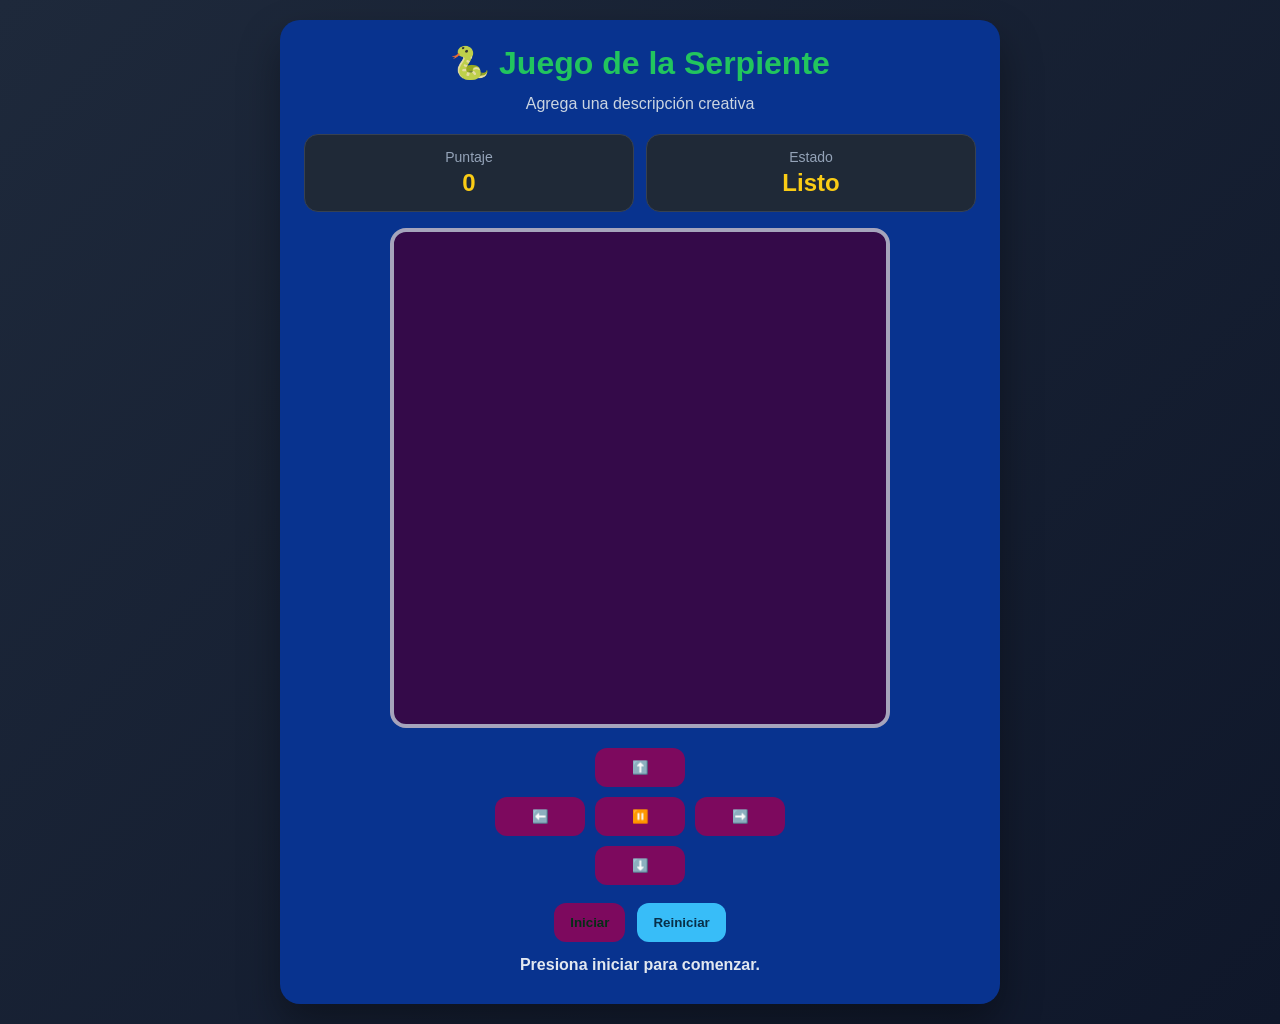
==== serpiente.html @ f2bee19d "Primera parte" ====
<!DOCTYPE html>
<html lang="es">
<head>
  <meta charset="UTF-8" />
  <meta name="viewport" content="width=device-width, initial-scale=1.0" />
  <title>Juego de la Serpiente - Taller</title>
   <link rel="stylesheet" href="serpiente.css">
</head>
<body>
  <main class="contenedor-juego">
    <h1>🐍 Juego de la Serpiente</h1>
    <p class="descripcion">
      Agrega una descripción creativa
    </p>

    <section class="panel-info">
      <div class="tarjeta-info">
        <span>Puntaje</span>
        <strong id="puntaje">0</strong>
      </div>
      <div class="tarjeta-info">
        <span>Estado</span>
        <strong id="estado">Listo</strong>
      </div>
    </section>

    <canvas id="canvasJuego" width="500" height="500"></canvas>

    <section class="controles">
      <button class="vacio">-</button>
      <button onclick="cambiarDireccion('arriba')">⬆️</button>
      <button class="vacio">-</button>

      <button onclick="cambiarDireccion('izquierda')">⬅️</button>
      <button onclick="pausarJuego()">⏸️</button>
      <button onclick="cambiarDireccion('derecha')">➡️</button>

      <button class="vacio">-</button>
      <button onclick="cambiarDireccion('abajo')">⬇️</button>
      <button class="vacio">-</button>
    </section>

    <section class="acciones">
      <button onclick="iniciarJuego()">Iniciar</button>
      <button class="secundario" onclick="reiniciarJuego()">Reiniciar</button>
    </section>

    <p id="mensaje" class="mensaje">Presiona iniciar para comenzar.</p>
  </main>

  <script src="serpiente.js"></script>
</body>
</html>
---- serpiente.css ----
* {
    box-sizing: border-box;
    margin: 0;
    padding: 0;
    font-family: Arial, Helvetica, sans-serif;
}

body {
    min-height: 100vh;
    background: linear-gradient(135deg, #1e293b, #0f172a);
    color: white;
    display: flex;
    justify-content: center;
    align-items: center;
    padding: 20px;
}

.contenedor-juego {
    width: 100%;
    max-width: 720px;
    background: #08338f;
    border-radius: 20px;
    padding: 24px;
    box-shadow: 0 20px 40px rgba(0, 0, 0, 0.35);
    text-align: center;
}

h1 {
    margin-bottom: 10px;
    font-size: 32px;
    color: #22c55e;
}

.descripcion {
    margin-bottom: 18px;
    color: #cbd5e1;
    line-height: 1.5;
}

.panel-info {
    display: flex;
    justify-content: space-between;
    gap: 12px;
    margin-bottom: 16px;
    flex-wrap: wrap;
}

.tarjeta-info {
    flex: 1;
    min-width: 150px;
    background: #1f2937;
    padding: 14px;
    border-radius: 14px;
    border: 1px solid #374151;
}

.tarjeta-info span {
    display: block;
    font-size: 14px;
    color: #94a3b8;
    margin-bottom: 4px;
}

.tarjeta-info strong {
    font-size: 24px;
    color: #facc15;
}

canvas {
    width: 100%;
    max-width: 500px;
    background: #3e023bd4;
    border: 4px solid #a5a4bc;
    border-radius: 16px;
    display: block;
    margin: 0 auto 20px auto;
}

.controles {
    display: grid;
    grid-template-columns: repeat(3, 90px);
    gap: 10px;
    justify-content: center;
    align-items: center;
    margin-bottom: 18px;
}

.controles button,
.acciones button {
    border: none;
    border-radius: 12px;
    padding: 12px 16px;
    background: #7d095e;
    color: #052e16;
    font-weight: bold;
    cursor: pointer;
    transition: 0.2s;
}

.controles button:hover,
.acciones button:hover {
    transform: scale(1.05);
    background: #86efac;
}

.vacio {
    visibility: hidden;
}

.acciones {
    display: flex;
    justify-content: center;
    gap: 12px;
    flex-wrap: wrap;
}

.acciones .secundario {
    background: #38bdf8;
    color: #082f49;
}

.mensaje {
    margin-top: 14px;
    color: #e2e8f0;
    min-height: 24px;
    font-weight: bold;
}

@media (max-width: 520px) {
    h1 {
        font-size: 24px;
    }

    .controles {
        grid-template-columns: repeat(3, 75px);
    }

    .controles button,
    .acciones button {
        padding: 10px;
    }
}
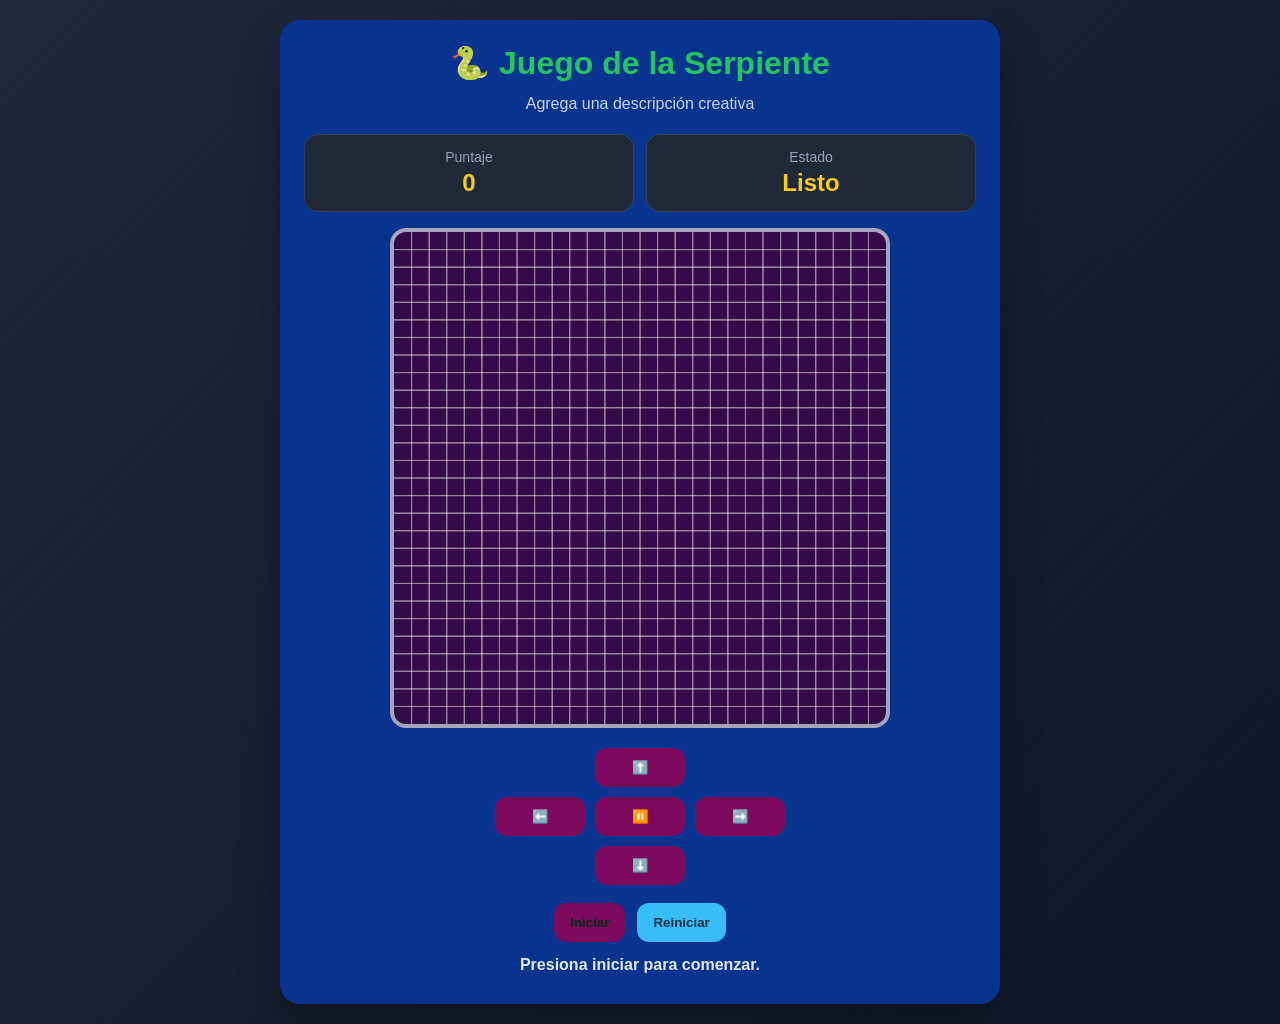
==== commit 1fbe2c47: "creacion de celdas" ====
--- a/serpiente.html
+++ b/serpiente.html
@@ -24,7 +24,7 @@
       </div>
     </section>
 
-    <canvas id="canvasJuego" width="500" height="500"></canvas>
+    <canvas id="canvasJuego" width="700" height="700"></canvas>
 
     <section class="controles">
       <button class="vacio">-</button>
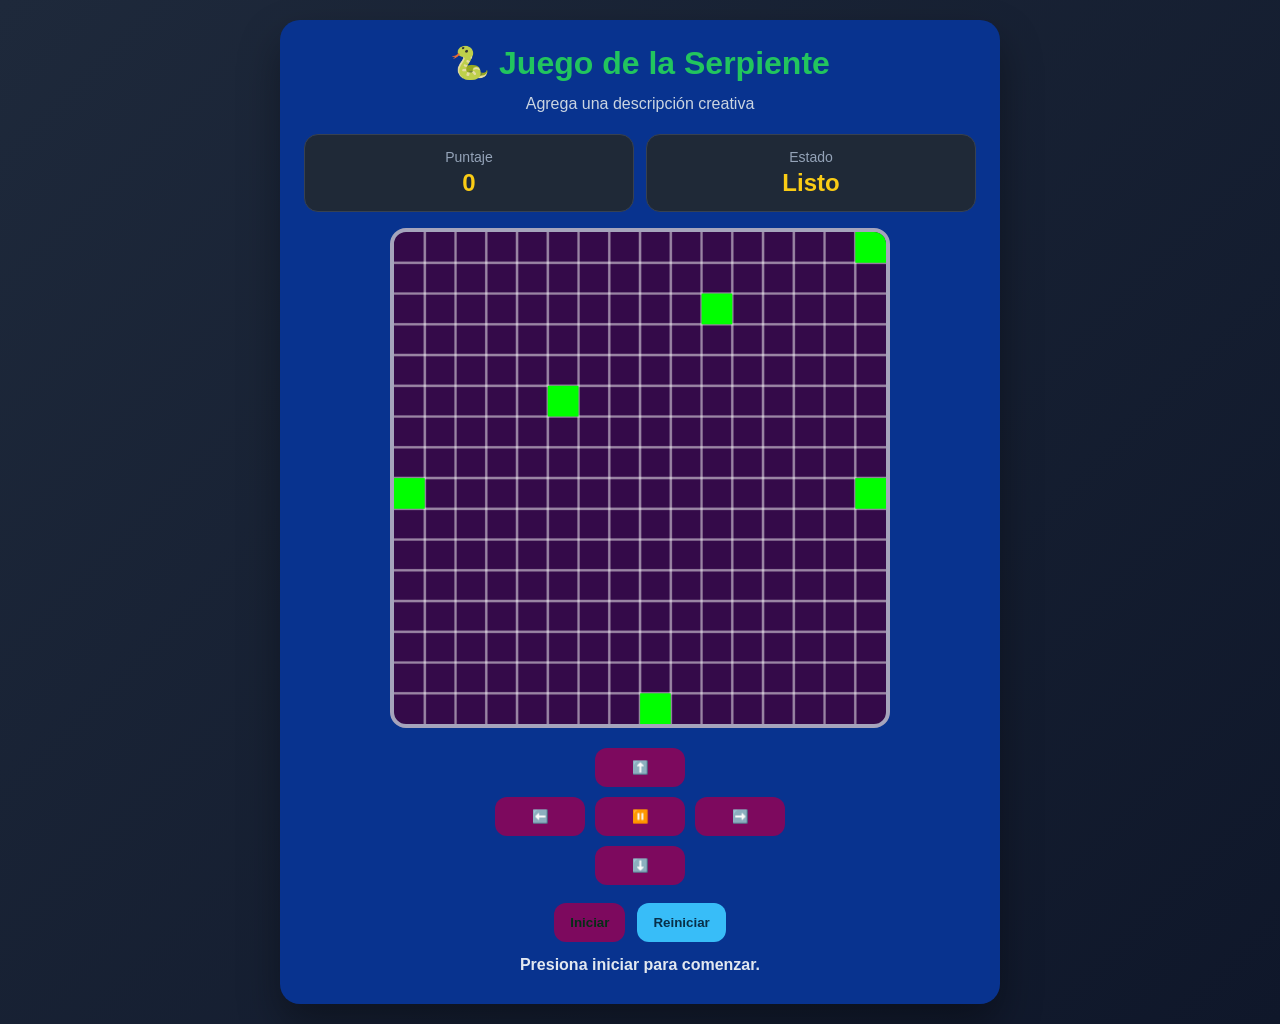
==== commit 6b3d5853: "Cuerpo de serpiente" ====
--- a/serpiente.html
+++ b/serpiente.html
@@ -24,7 +24,7 @@
       </div>
     </section>
 
-    <canvas id="canvasJuego" width="700" height="700"></canvas>
+    <canvas id="canvasJuego" width="400" height="400"></canvas>
 
     <section class="controles">
       <button class="vacio">-</button>
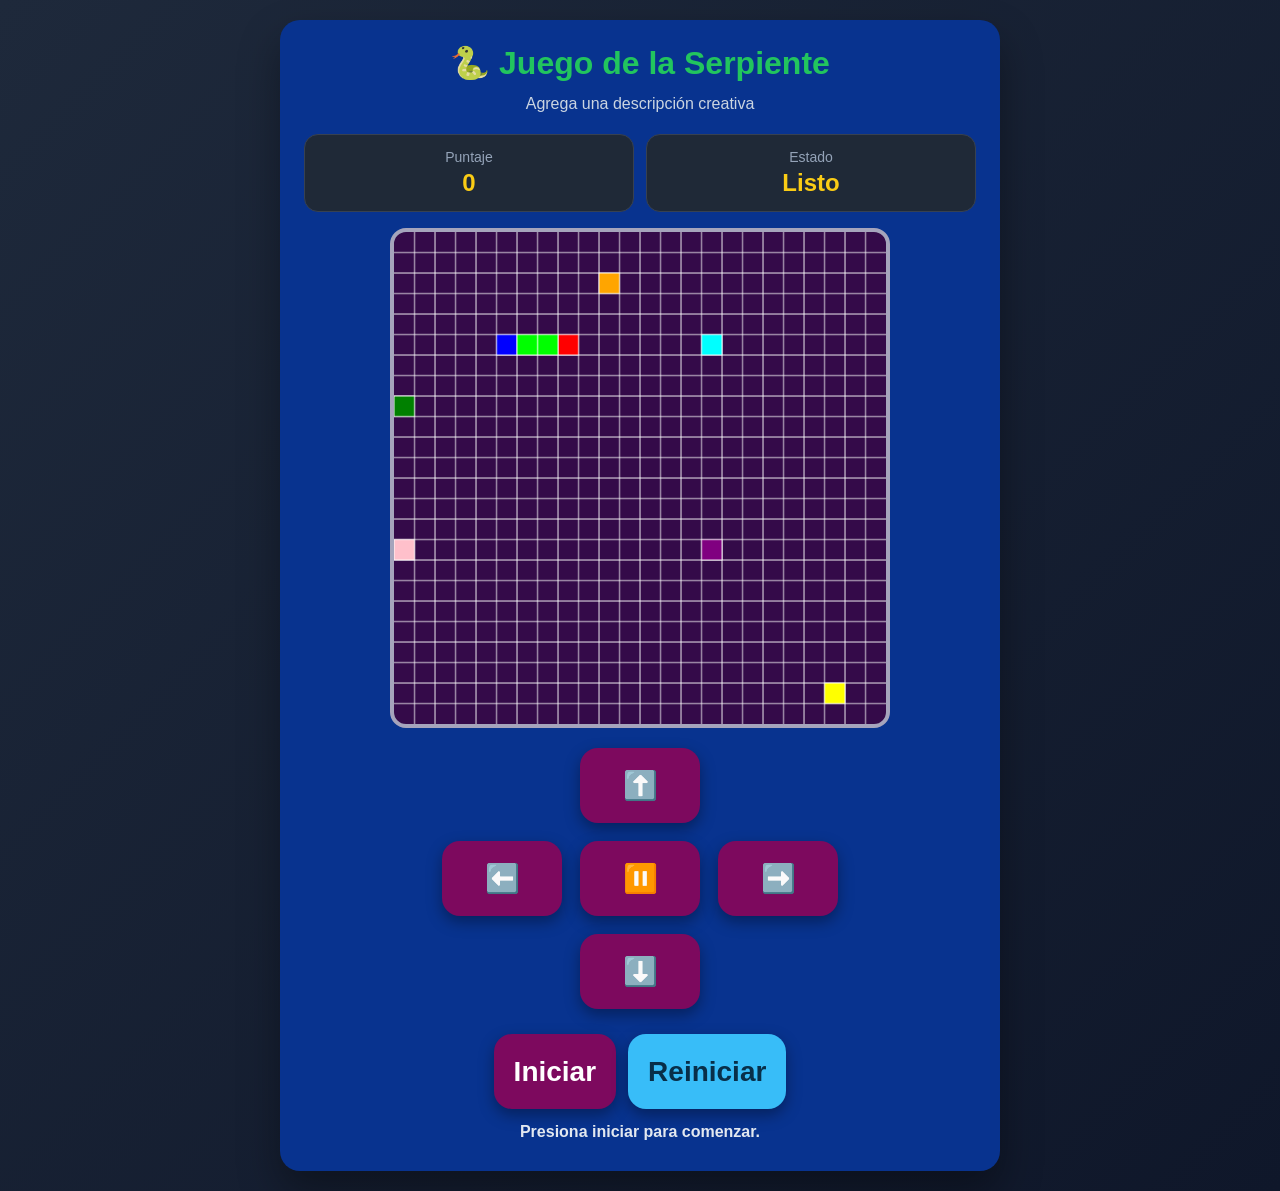
==== commit 2c426872: "pruebas anteriores parte 2" ====
--- a/serpiente.html
+++ b/serpiente.html
@@ -24,7 +24,7 @@
       </div>
     </section>
 
-    <canvas id="canvasJuego" width="400" height="400"></canvas>
+    <canvas id="canvasJuego" width="600" height="600"></canvas>
 
     <section class="controles">
       <button class="vacio">-</button>
--- a/serpiente.css
+++ b/serpiente.css
@@ -78,29 +78,32 @@
 
 .controles {
     display: grid;
-    grid-template-columns: repeat(3, 90px);
-    gap: 10px;
+    grid-template-columns: repeat(3, 120px);
+    gap: 18px;
     justify-content: center;
     align-items: center;
-    margin-bottom: 18px;
+    margin-bottom: 25px;
 }
 
 .controles button,
 .acciones button {
     border: none;
-    border-radius: 12px;
-    padding: 12px 16px;
+    border-radius: 18px;
+    padding: 20px;
+    min-height: 75px;
+    font-size: 28px;
     background: #7d095e;
-    color: #052e16;
+    color: white;
     font-weight: bold;
     cursor: pointer;
     transition: 0.2s;
+    box-shadow: 0 6px 15px rgba(0,0,0,0.35);
 }
 
 .controles button:hover,
 .acciones button:hover {
-    transform: scale(1.05);
-    background: #86efac;
+    transform: scale(1.08);
+    background: #22c55e;
 }
 
 .vacio {
